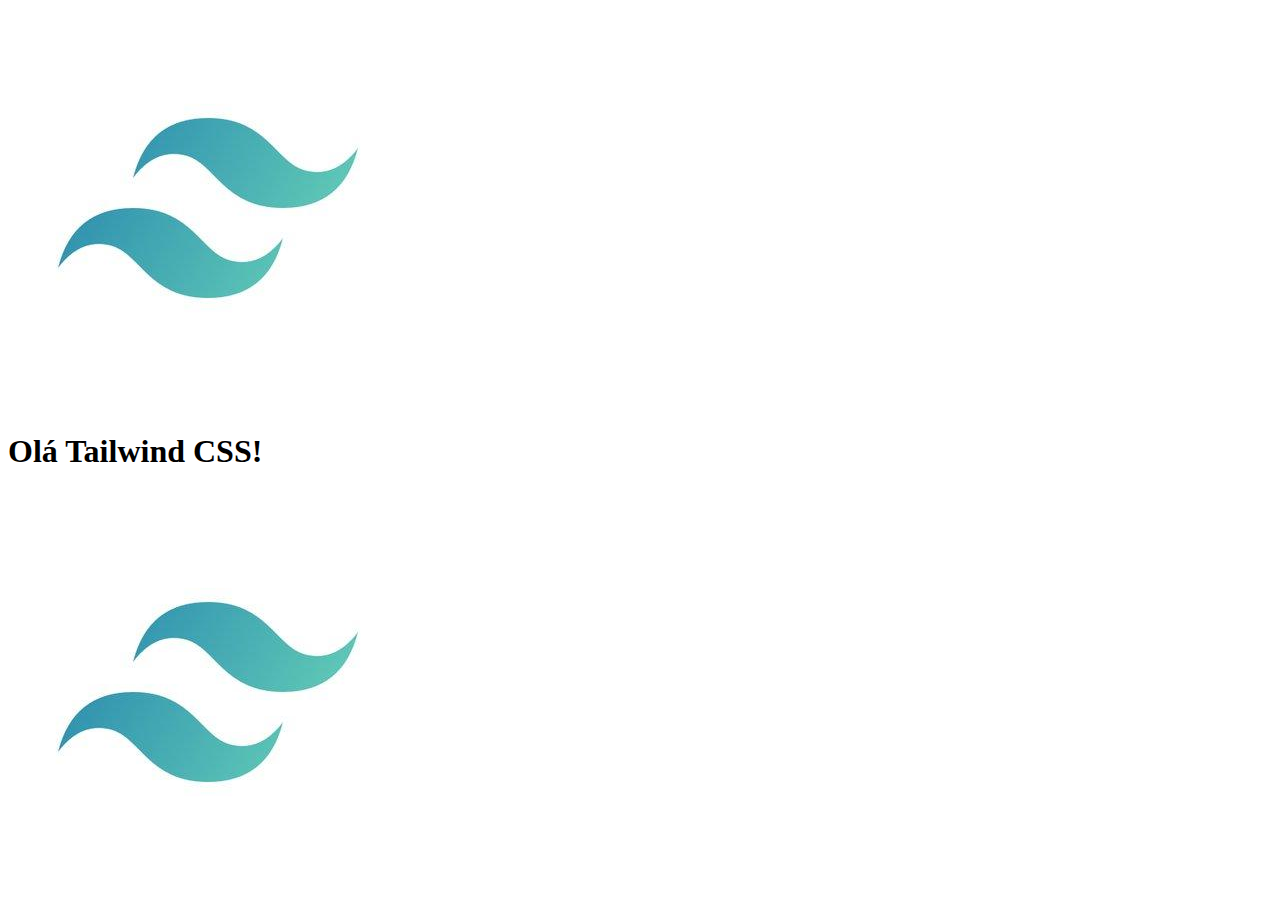
==== index.html @ ea37f8bd "Projeto inicial" ====
<!DOCTYPE html>
<html lang="pt-br">

<head>
    <meta charset="UTF-8">
    <meta http-equiv="X-UA-Compatible" content="IE=edge">
    <meta name="viewport" content="width=device-width, initial-scale=1.0">
    <title>Olá Tailwind!</title>
</head>

<body class="">

    <main class="">
        <img class="" src="./image/logo-tailwind.png" alt="Logo Tailwind CSS">
        <h1 class="">Olá Tailwind CSS!</h1>
        <img class="" src="./image/logo-tailwind.png" alt="Logo Tailwind CSS">
    </main>

</body>

</html>
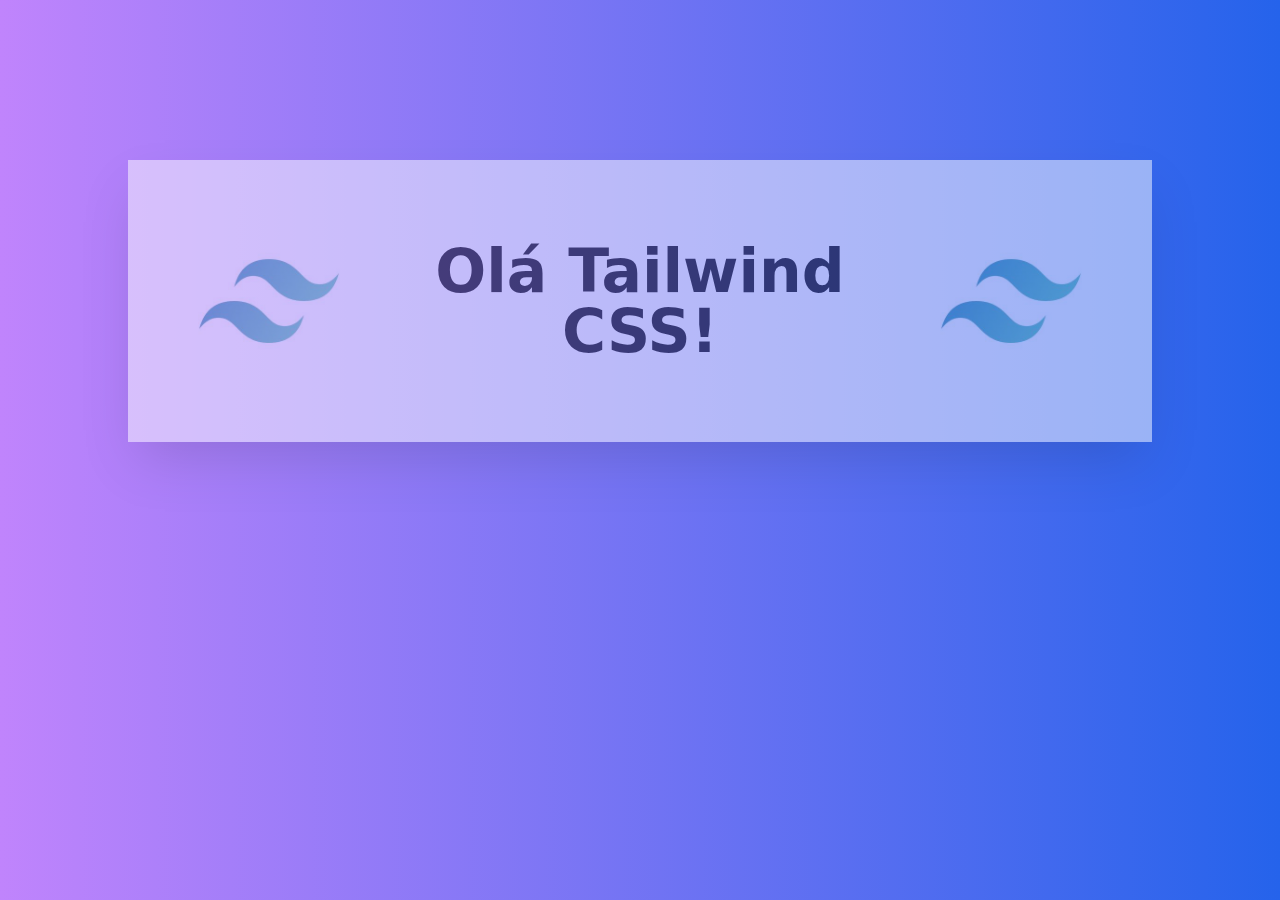
==== commit ab3892c9: "Instalando o tailwind sem o cdn" ====
--- a/index.html
+++ b/index.html
@@ -6,14 +6,15 @@
     <meta http-equiv="X-UA-Compatible" content="IE=edge">
     <meta name="viewport" content="width=device-width, initial-scale=1.0">
     <title>Olá Tailwind!</title>
+    <link rel="stylesheet" href="./src/output.css">
 </head>
 
-<body class="">
+<body class="bg-gradient-to-r from-purple-400 to-blue-600">
 
-    <main class="">
-        <img class="" src="./image/logo-tailwind.png" alt="Logo Tailwind CSS">
-        <h1 class="">Olá Tailwind CSS!</h1>
-        <img class="" src="./image/logo-tailwind.png" alt="Logo Tailwind CSS">
+    <main class="bg-white flex flex-col lg:flex-row justify-center items-center w-4/5 mx-auto my-40 p-12 shadow-2xl opacity-50">
+        <img class="w-2/5 lg:w-1/5" src="./image/logo-tailwind.png" alt="Logo Tailwind CSS">
+        <h1 class="text-4xl lg:text-6xl font-black text-center">Olá Tailwind CSS!</h1>
+        <img class="w-2/5 lg:w-1/5" src="./image/logo-tailwind.png" alt="Logo Tailwind CSS">
     </main>
 
 </body>
--- a/src/output.css
+++ b/src/output.css
@@ -0,0 +1,640 @@
+/*
+! tailwindcss v3.4.1 | MIT License | https://tailwindcss.com
+*/
+
+/*
+1. Prevent padding and border from affecting element width. (https://github.com/mozdevs/cssremedy/issues/4)
+2. Allow adding a border to an element by just adding a border-width. (https://github.com/tailwindcss/tailwindcss/pull/116)
+*/
+
+*,
+::before,
+::after {
+  box-sizing: border-box;
+  /* 1 */
+  border-width: 0;
+  /* 2 */
+  border-style: solid;
+  /* 2 */
+  border-color: #e5e7eb;
+  /* 2 */
+}
+
+::before,
+::after {
+  --tw-content: '';
+}
+
+/*
+1. Use a consistent sensible line-height in all browsers.
+2. Prevent adjustments of font size after orientation changes in iOS.
+3. Use a more readable tab size.
+4. Use the user's configured `sans` font-family by default.
+5. Use the user's configured `sans` font-feature-settings by default.
+6. Use the user's configured `sans` font-variation-settings by default.
+7. Disable tap highlights on iOS
+*/
+
+html,
+:host {
+  line-height: 1.5;
+  /* 1 */
+  -webkit-text-size-adjust: 100%;
+  /* 2 */
+  -moz-tab-size: 4;
+  /* 3 */
+  -o-tab-size: 4;
+     tab-size: 4;
+  /* 3 */
+  font-family: ui-sans-serif, system-ui, sans-serif, "Apple Color Emoji", "Segoe UI Emoji", "Segoe UI Symbol", "Noto Color Emoji";
+  /* 4 */
+  font-feature-settings: normal;
+  /* 5 */
+  font-variation-settings: normal;
+  /* 6 */
+  -webkit-tap-highlight-color: transparent;
+  /* 7 */
+}
+
+/*
+1. Remove the margin in all browsers.
+2. Inherit line-height from `html` so users can set them as a class directly on the `html` element.
+*/
+
+body {
+  margin: 0;
+  /* 1 */
+  line-height: inherit;
+  /* 2 */
+}
+
+/*
+1. Add the correct height in Firefox.
+2. Correct the inheritance of border color in Firefox. (https://bugzilla.mozilla.org/show_bug.cgi?id=190655)
+3. Ensure horizontal rules are visible by default.
+*/
+
+hr {
+  height: 0;
+  /* 1 */
+  color: inherit;
+  /* 2 */
+  border-top-width: 1px;
+  /* 3 */
+}
+
+/*
+Add the correct text decoration in Chrome, Edge, and Safari.
+*/
+
+abbr:where([title]) {
+  -webkit-text-decoration: underline dotted;
+          text-decoration: underline dotted;
+}
+
+/*
+Remove the default font size and weight for headings.
+*/
+
+h1,
+h2,
+h3,
+h4,
+h5,
+h6 {
+  font-size: inherit;
+  font-weight: inherit;
+}
+
+/*
+Reset links to optimize for opt-in styling instead of opt-out.
+*/
+
+a {
+  color: inherit;
+  text-decoration: inherit;
+}
+
+/*
+Add the correct font weight in Edge and Safari.
+*/
+
+b,
+strong {
+  font-weight: bolder;
+}
+
+/*
+1. Use the user's configured `mono` font-family by default.
+2. Use the user's configured `mono` font-feature-settings by default.
+3. Use the user's configured `mono` font-variation-settings by default.
+4. Correct the odd `em` font sizing in all browsers.
+*/
+
+code,
+kbd,
+samp,
+pre {
+  font-family: ui-monospace, SFMono-Regular, Menlo, Monaco, Consolas, "Liberation Mono", "Courier New", monospace;
+  /* 1 */
+  font-feature-settings: normal;
+  /* 2 */
+  font-variation-settings: normal;
+  /* 3 */
+  font-size: 1em;
+  /* 4 */
+}
+
+/*
+Add the correct font size in all browsers.
+*/
+
+small {
+  font-size: 80%;
+}
+
+/*
+Prevent `sub` and `sup` elements from affecting the line height in all browsers.
+*/
+
+sub,
+sup {
+  font-size: 75%;
+  line-height: 0;
+  position: relative;
+  vertical-align: baseline;
+}
+
+sub {
+  bottom: -0.25em;
+}
+
+sup {
+  top: -0.5em;
+}
+
+/*
+1. Remove text indentation from table contents in Chrome and Safari. (https://bugs.chromium.org/p/chromium/issues/detail?id=999088, https://bugs.webkit.org/show_bug.cgi?id=201297)
+2. Correct table border color inheritance in all Chrome and Safari. (https://bugs.chromium.org/p/chromium/issues/detail?id=935729, https://bugs.webkit.org/show_bug.cgi?id=195016)
+3. Remove gaps between table borders by default.
+*/
+
+table {
+  text-indent: 0;
+  /* 1 */
+  border-color: inherit;
+  /* 2 */
+  border-collapse: collapse;
+  /* 3 */
+}
+
+/*
+1. Change the font styles in all browsers.
+2. Remove the margin in Firefox and Safari.
+3. Remove default padding in all browsers.
+*/
+
+button,
+input,
+optgroup,
+select,
+textarea {
+  font-family: inherit;
+  /* 1 */
+  font-feature-settings: inherit;
+  /* 1 */
+  font-variation-settings: inherit;
+  /* 1 */
+  font-size: 100%;
+  /* 1 */
+  font-weight: inherit;
+  /* 1 */
+  line-height: inherit;
+  /* 1 */
+  color: inherit;
+  /* 1 */
+  margin: 0;
+  /* 2 */
+  padding: 0;
+  /* 3 */
+}
+
+/*
+Remove the inheritance of text transform in Edge and Firefox.
+*/
+
+button,
+select {
+  text-transform: none;
+}
+
+/*
+1. Correct the inability to style clickable types in iOS and Safari.
+2. Remove default button styles.
+*/
+
+button,
+[type='button'],
+[type='reset'],
+[type='submit'] {
+  -webkit-appearance: button;
+  /* 1 */
+  background-color: transparent;
+  /* 2 */
+  background-image: none;
+  /* 2 */
+}
+
+/*
+Use the modern Firefox focus style for all focusable elements.
+*/
+
+:-moz-focusring {
+  outline: auto;
+}
+
+/*
+Remove the additional `:invalid` styles in Firefox. (https://github.com/mozilla/gecko-dev/blob/2f9eacd9d3d995c937b4251a5557d95d494c9be1/layout/style/res/forms.css#L728-L737)
+*/
+
+:-moz-ui-invalid {
+  box-shadow: none;
+}
+
+/*
+Add the correct vertical alignment in Chrome and Firefox.
+*/
+
+progress {
+  vertical-align: baseline;
+}
+
+/*
+Correct the cursor style of increment and decrement buttons in Safari.
+*/
+
+::-webkit-inner-spin-button,
+::-webkit-outer-spin-button {
+  height: auto;
+}
+
+/*
+1. Correct the odd appearance in Chrome and Safari.
+2. Correct the outline style in Safari.
+*/
+
+[type='search'] {
+  -webkit-appearance: textfield;
+  /* 1 */
+  outline-offset: -2px;
+  /* 2 */
+}
+
+/*
+Remove the inner padding in Chrome and Safari on macOS.
+*/
+
+::-webkit-search-decoration {
+  -webkit-appearance: none;
+}
+
+/*
+1. Correct the inability to style clickable types in iOS and Safari.
+2. Change font properties to `inherit` in Safari.
+*/
+
+::-webkit-file-upload-button {
+  -webkit-appearance: button;
+  /* 1 */
+  font: inherit;
+  /* 2 */
+}
+
+/*
+Add the correct display in Chrome and Safari.
+*/
+
+summary {
+  display: list-item;
+}
+
+/*
+Removes the default spacing and border for appropriate elements.
+*/
+
+blockquote,
+dl,
+dd,
+h1,
+h2,
+h3,
+h4,
+h5,
+h6,
+hr,
+figure,
+p,
+pre {
+  margin: 0;
+}
+
+fieldset {
+  margin: 0;
+  padding: 0;
+}
+
+legend {
+  padding: 0;
+}
+
+ol,
+ul,
+menu {
+  list-style: none;
+  margin: 0;
+  padding: 0;
+}
+
+/*
+Reset default styling for dialogs.
+*/
+
+dialog {
+  padding: 0;
+}
+
+/*
+Prevent resizing textareas horizontally by default.
+*/
+
+textarea {
+  resize: vertical;
+}
+
+/*
+1. Reset the default placeholder opacity in Firefox. (https://github.com/tailwindlabs/tailwindcss/issues/3300)
+2. Set the default placeholder color to the user's configured gray 400 color.
+*/
+
+input::-moz-placeholder, textarea::-moz-placeholder {
+  opacity: 1;
+  /* 1 */
+  color: #9ca3af;
+  /* 2 */
+}
+
+input::placeholder,
+textarea::placeholder {
+  opacity: 1;
+  /* 1 */
+  color: #9ca3af;
+  /* 2 */
+}
+
+/*
+Set the default cursor for buttons.
+*/
+
+button,
+[role="button"] {
+  cursor: pointer;
+}
+
+/*
+Make sure disabled buttons don't get the pointer cursor.
+*/
+
+:disabled {
+  cursor: default;
+}
+
+/*
+1. Make replaced elements `display: block` by default. (https://github.com/mozdevs/cssremedy/issues/14)
+2. Add `vertical-align: middle` to align replaced elements more sensibly by default. (https://github.com/jensimmons/cssremedy/issues/14#issuecomment-634934210)
+   This can trigger a poorly considered lint error in some tools but is included by design.
+*/
+
+img,
+svg,
+video,
+canvas,
+audio,
+iframe,
+embed,
+object {
+  display: block;
+  /* 1 */
+  vertical-align: middle;
+  /* 2 */
+}
+
+/*
+Constrain images and videos to the parent width and preserve their intrinsic aspect ratio. (https://github.com/mozdevs/cssremedy/issues/14)
+*/
+
+img,
+video {
+  max-width: 100%;
+  height: auto;
+}
+
+/* Make elements with the HTML hidden attribute stay hidden by default */
+
+[hidden] {
+  display: none;
+}
+
+*, ::before, ::after {
+  --tw-border-spacing-x: 0;
+  --tw-border-spacing-y: 0;
+  --tw-translate-x: 0;
+  --tw-translate-y: 0;
+  --tw-rotate: 0;
+  --tw-skew-x: 0;
+  --tw-skew-y: 0;
+  --tw-scale-x: 1;
+  --tw-scale-y: 1;
+  --tw-pan-x:  ;
+  --tw-pan-y:  ;
+  --tw-pinch-zoom:  ;
+  --tw-scroll-snap-strictness: proximity;
+  --tw-gradient-from-position:  ;
+  --tw-gradient-via-position:  ;
+  --tw-gradient-to-position:  ;
+  --tw-ordinal:  ;
+  --tw-slashed-zero:  ;
+  --tw-numeric-figure:  ;
+  --tw-numeric-spacing:  ;
+  --tw-numeric-fraction:  ;
+  --tw-ring-inset:  ;
+  --tw-ring-offset-width: 0px;
+  --tw-ring-offset-color: #fff;
+  --tw-ring-color: rgb(59 130 246 / 0.5);
+  --tw-ring-offset-shadow: 0 0 #0000;
+  --tw-ring-shadow: 0 0 #0000;
+  --tw-shadow: 0 0 #0000;
+  --tw-shadow-colored: 0 0 #0000;
+  --tw-blur:  ;
+  --tw-brightness:  ;
+  --tw-contrast:  ;
+  --tw-grayscale:  ;
+  --tw-hue-rotate:  ;
+  --tw-invert:  ;
+  --tw-saturate:  ;
+  --tw-sepia:  ;
+  --tw-drop-shadow:  ;
+  --tw-backdrop-blur:  ;
+  --tw-backdrop-brightness:  ;
+  --tw-backdrop-contrast:  ;
+  --tw-backdrop-grayscale:  ;
+  --tw-backdrop-hue-rotate:  ;
+  --tw-backdrop-invert:  ;
+  --tw-backdrop-opacity:  ;
+  --tw-backdrop-saturate:  ;
+  --tw-backdrop-sepia:  ;
+}
+
+::backdrop {
+  --tw-border-spacing-x: 0;
+  --tw-border-spacing-y: 0;
+  --tw-translate-x: 0;
+  --tw-translate-y: 0;
+  --tw-rotate: 0;
+  --tw-skew-x: 0;
+  --tw-skew-y: 0;
+  --tw-scale-x: 1;
+  --tw-scale-y: 1;
+  --tw-pan-x:  ;
+  --tw-pan-y:  ;
+  --tw-pinch-zoom:  ;
+  --tw-scroll-snap-strictness: proximity;
+  --tw-gradient-from-position:  ;
+  --tw-gradient-via-position:  ;
+  --tw-gradient-to-position:  ;
+  --tw-ordinal:  ;
+  --tw-slashed-zero:  ;
+  --tw-numeric-figure:  ;
+  --tw-numeric-spacing:  ;
+  --tw-numeric-fraction:  ;
+  --tw-ring-inset:  ;
+  --tw-ring-offset-width: 0px;
+  --tw-ring-offset-color: #fff;
+  --tw-ring-color: rgb(59 130 246 / 0.5);
+  --tw-ring-offset-shadow: 0 0 #0000;
+  --tw-ring-shadow: 0 0 #0000;
+  --tw-shadow: 0 0 #0000;
+  --tw-shadow-colored: 0 0 #0000;
+  --tw-blur:  ;
+  --tw-brightness:  ;
+  --tw-contrast:  ;
+  --tw-grayscale:  ;
+  --tw-hue-rotate:  ;
+  --tw-invert:  ;
+  --tw-saturate:  ;
+  --tw-sepia:  ;
+  --tw-drop-shadow:  ;
+  --tw-backdrop-blur:  ;
+  --tw-backdrop-brightness:  ;
+  --tw-backdrop-contrast:  ;
+  --tw-backdrop-grayscale:  ;
+  --tw-backdrop-hue-rotate:  ;
+  --tw-backdrop-invert:  ;
+  --tw-backdrop-opacity:  ;
+  --tw-backdrop-saturate:  ;
+  --tw-backdrop-sepia:  ;
+}
+
+.mx-auto {
+  margin-left: auto;
+  margin-right: auto;
+}
+
+.my-40 {
+  margin-top: 10rem;
+  margin-bottom: 10rem;
+}
+
+.flex {
+  display: flex;
+}
+
+.w-2\/5 {
+  width: 40%;
+}
+
+.w-4\/5 {
+  width: 80%;
+}
+
+.flex-col {
+  flex-direction: column;
+}
+
+.items-center {
+  align-items: center;
+}
+
+.justify-center {
+  justify-content: center;
+}
+
+.bg-white {
+  --tw-bg-opacity: 1;
+  background-color: rgb(255 255 255 / var(--tw-bg-opacity));
+}
+
+.bg-gradient-to-r {
+  background-image: linear-gradient(to right, var(--tw-gradient-stops));
+}
+
+.from-purple-400 {
+  --tw-gradient-from: #c084fc var(--tw-gradient-from-position);
+  --tw-gradient-to: rgb(192 132 252 / 0) var(--tw-gradient-to-position);
+  --tw-gradient-stops: var(--tw-gradient-from), var(--tw-gradient-to);
+}
+
+.to-blue-600 {
+  --tw-gradient-to: #2563eb var(--tw-gradient-to-position);
+}
+
+.p-12 {
+  padding: 3rem;
+}
+
+.text-center {
+  text-align: center;
+}
+
+.text-4xl {
+  font-size: 2.25rem;
+  line-height: 2.5rem;
+}
+
+.font-black {
+  font-weight: 900;
+}
+
+.opacity-50 {
+  opacity: 0.5;
+}
+
+.shadow-2xl {
+  --tw-shadow: 0 25px 50px -12px rgb(0 0 0 / 0.25);
+  --tw-shadow-colored: 0 25px 50px -12px var(--tw-shadow-color);
+  box-shadow: var(--tw-ring-offset-shadow, 0 0 #0000), var(--tw-ring-shadow, 0 0 #0000), var(--tw-shadow);
+}
+
+@media (min-width: 1024px) {
+  .lg\:w-1\/5 {
+    width: 20%;
+  }
+
+  .lg\:flex-row {
+    flex-direction: row;
+  }
+
+  .lg\:text-6xl {
+    font-size: 3.75rem;
+    line-height: 1;
+  }
+}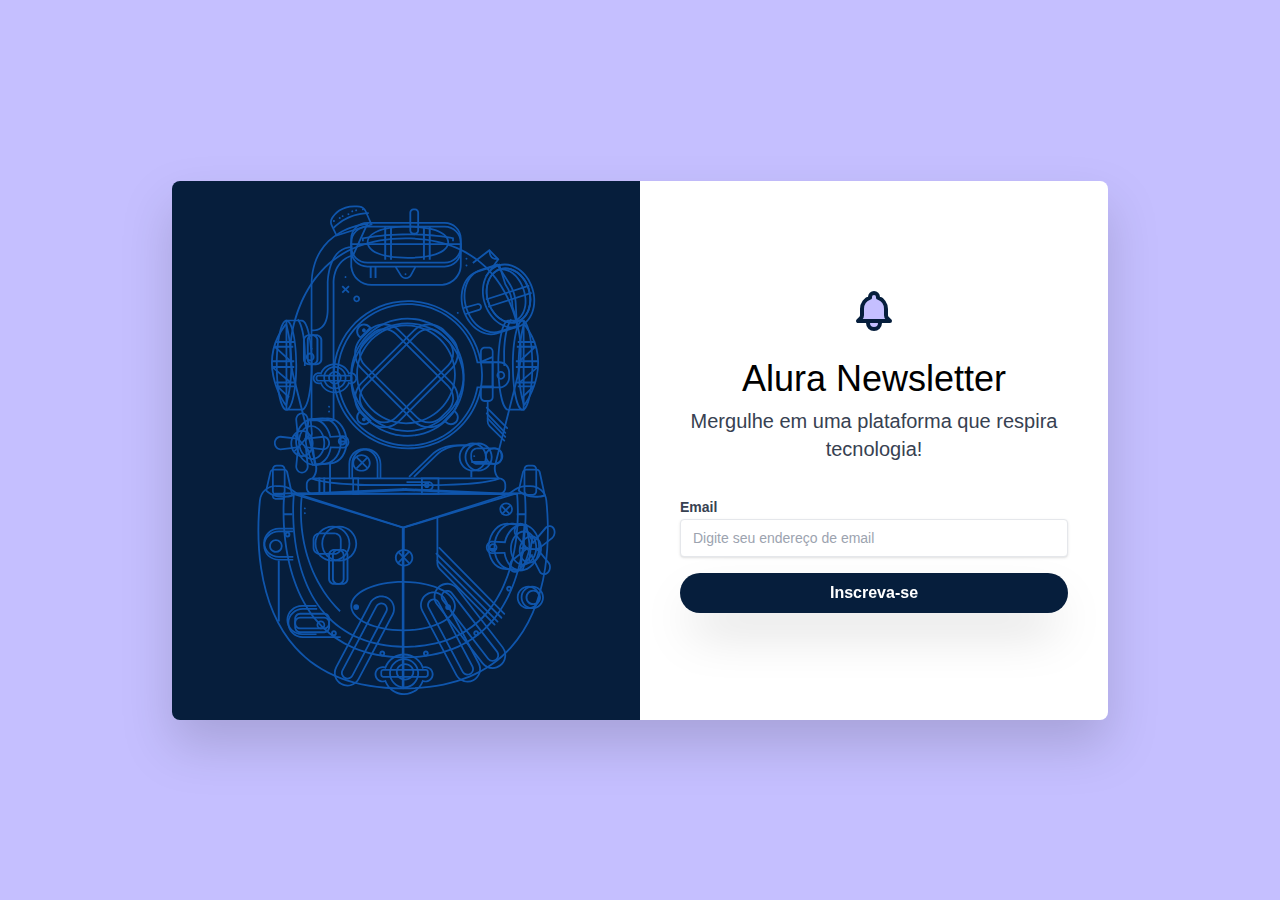
==== commit 0137ccc3: "renomeando a pagina index.html para o projeto principal" ====
--- a/index.html
+++ b/index.html
@@ -1,20 +1,49 @@
-<!DOCTYPE html>
+<!doctype html>
 <html lang="pt-br">
 
 <head>
-    <meta charset="UTF-8">
+    <meta charset="utf-8">
     <meta http-equiv="X-UA-Compatible" content="IE=edge">
-    <meta name="viewport" content="width=device-width, initial-scale=1.0">
-    <title>Olá Tailwind!</title>
+    <meta name="viewport" content="width=device-width, initial-scale=1">
+    <title>Alura Newsletter</title>
     <link rel="stylesheet" href="./src/output.css">
 </head>
 
-<body class="bg-gradient-to-r from-purple-400 to-blue-600">
+<body class="bg-azul-claro font-inter h-screen flex justify-center items-center">
 
-    <main class="bg-white flex flex-col lg:flex-row justify-center items-center w-4/5 mx-auto my-40 p-12 shadow-2xl opacity-50">
-        <img class="w-2/5 lg:w-1/5" src="./image/logo-tailwind.png" alt="Logo Tailwind CSS">
-        <h1 class="text-4xl lg:text-6xl font-black text-center">Olá Tailwind CSS!</h1>
-        <img class="w-2/5 lg:w-1/5" src="./image/logo-tailwind.png" alt="Logo Tailwind CSS">
+    <main class="flex px-3 drop-shadow-2xl lg:w-3/4">
+
+        <section class="bg-azul-escuro hidden lg:block w-1/2 rounded-l-lg">
+            <img class="p-6 m-auto" src="image/icone-mergulhador.svg" alt="icone de mergulhador">
+        </section>
+
+        <section class="bg-white p-10 gap-6 flex flex-col rounded-lg lg:w-1/2 justify-center lg:rounded-l-none">
+
+            <div class="self-center relative group">
+                <svg class="fill-azul-escuro absolute top-0 left-1 opacity-0 group-hover:opacity-100 group-hover:animate-ping"
+                    width="35" height="20" viewBox="0 0 44 20" fill="none" xmlns="http://www.w3.org/2000/svg">
+                    <path d="M41.1738 0.994633C40.8556 1.10918 40.6199 1.34129 40.4506 1.70905C40.3201 1.99542 40.2881 2.17026 40.3041 2.53199C40.3178 2.86056 40.3659 3.0776 40.4734 3.28861C40.5444 3.42728 41.7665 5.17565 41.9221 5.36254C41.9748 5.42584 42.0984 5.52834 42.1945 5.58561C42.3661 5.69413 42.373 5.69714 42.6545 5.69714C42.9291 5.69714 42.9474 5.69413 43.1237 5.59465C43.3663 5.45599 43.5722 5.19373 43.6912 4.86818C43.8034 4.56673 43.8285 4.34366 43.7874 4.00303C43.753 3.69255 43.7004 3.52374 43.5814 3.31574C43.4784 3.13789 42.4096 1.60958 42.2242 1.37445C41.9519 1.03081 41.5171 0.874056 41.1738 0.994633Z" />
+                    <path d="M37.4844 2.65246C37.2807 2.71275 37.1159 2.82428 36.9671 3.00515C36.8252 3.17697 36.7497 3.32468 36.6765 3.58995C36.6376 3.73464 36.6284 3.83412 36.6284 4.11446C36.6284 4.50935 36.665 4.69021 36.8069 4.97357C36.9168 5.19061 36.9923 5.272 37.3013 5.51617C37.9833 6.05274 38.4112 6.48983 38.9788 7.21631C39.6997 8.14475 40.265 9.19076 40.7365 10.4659C40.8738 10.8366 40.9127 10.915 41.0317 11.0597C41.1118 11.1592 41.2423 11.2737 41.343 11.337C41.5009 11.4365 41.5421 11.4516 41.7457 11.4636C42.1279 11.4878 42.3385 11.3913 42.5925 11.0778C42.9084 10.6889 43.0205 10.1493 42.9084 9.56756C42.8237 9.12745 42.4598 8.2171 42.025 7.35497C41.2194 5.75431 40.2078 4.41891 38.9811 3.33975C38.5966 3.00213 38.2831 2.76399 38.1297 2.69466C37.9535 2.61629 37.6697 2.59518 37.4844 2.65246Z" />
+                    <path d="M2.11178 10.095C1.947 10.1674 1.79824 10.2638 1.6861 10.3723C1.60371 10.4507 1.4046 10.7883 0.85991 11.7801C0.466269 12.4945 0.120689 13.1426 0.0909372 13.218C0.0588967 13.3024 0.0291448 13.4652 0.0131245 13.634C-0.018916 13.9686 0.00625871 14.1886 0.104669 14.4659C0.248851 14.8669 0.459403 15.111 0.786674 15.2557C0.946877 15.3251 0.992649 15.3341 1.19634 15.322C1.384 15.31 1.45266 15.2919 1.57396 15.2226C1.76391 15.114 1.94242 14.9392 2.03397 14.7764C2.67249 13.6309 3.43231 12.2202 3.45977 12.1298C3.48037 12.0634 3.50783 11.8826 3.52385 11.7288C3.54674 11.4877 3.54445 11.4214 3.51241 11.2405C3.37738 10.514 2.92424 10.0468 2.36353 10.0558C2.27656 10.0558 2.16213 10.0739 2.11178 10.095Z" />
+                    <path d="M6.00014 11.0928C5.69804 11.1802 5.49893 11.3671 5.00688 12.0303C3.94497 13.4651 3.16455 15.102 2.62215 17.0463C2.44822 17.6672 2.44822 17.9838 2.62215 18.442C2.72743 18.7223 2.92882 18.9906 3.13022 19.1202C3.63143 19.4427 4.27453 19.2106 4.58349 18.5987C4.67274 18.4209 4.69792 18.3425 4.85583 17.7758C4.97484 17.3537 5.25176 16.6182 5.48062 16.1208C5.8674 15.2768 6.22442 14.692 6.8309 13.9083C7.21997 13.4018 7.2932 13.2662 7.35271 12.9436C7.48316 12.2111 7.24743 11.5208 6.76453 11.2164C6.50134 11.0506 6.27248 11.0144 6.00014 11.0928Z" />
+                </svg>
+                <svg class="h-12 w-12 fill-azul-claro stroke-azul-escuro group-hover:animate-sino" viewBox="0 0 24 24"
+                    xmlns="http://www.w3.org/2000/svg">
+                    <path stroke-linecap="round" stroke-linejoin="round" stroke-width="2" d="M15 17h5l-1.405-1.405A2.032 2.032 0 0118 14.158V11a6.002 6.002 0 00-4-5.659V5a2 2 0 10-4 0v.341C7.67 6.165 6 8.388 6 11v3.159c0 .538-.214 1.055-.595 1.436L4 17h5m6 0v1a3 3 0 11-6 0v-1m6 0H9"></path>
+                </svg>
+            </div>
+
+            <div class="text-center">
+                <h1 class="text-4xl mb-2">Alura Newsletter</h1>
+                <p class="text-xl text-gray-700 mb-2">Mergulhe em uma plataforma que respira tecnologia!</p>
+            </div>
+
+            <form>
+                <label class="text-sm font-bold text-gray-700 mb-2" for="email">Email</label>
+                <input class="text-sm w-full mb-4 pl-3 rounded border py-2 shadow focus:outline-none hover:border-azul-claro hover:ring-1 hover:ring-azul-escuro focus:border-azul-escuro focus:ring-1 focus:ring-azul-escuro" id="email " type="email" placeholder="Digite seu endereço de email">                    
+                <button class="font-bold text-white bg-azul-escuro w-full py-2 rounded-full shadow-2xl hover:bg-azul-hover duration-150" type="button">Inscreva-se</button>
+            </form>
+        </section>
     </main>
 
 </body>
--- a/src/output.css
+++ b/src/output.css
@@ -544,6 +544,26 @@
   --tw-backdrop-sepia:  ;
 }
 
+.absolute {
+  position: absolute;
+}
+
+.relative {
+  position: relative;
+}
+
+.left-1 {
+  left: 0.25rem;
+}
+
+.top-0 {
+  top: 0px;
+}
+
+.m-auto {
+  margin: auto;
+}
+
 .mx-auto {
   margin-left: auto;
   margin-right: auto;
@@ -554,10 +574,38 @@
   margin-bottom: 10rem;
 }
 
+.mb-2 {
+  margin-bottom: 0.5rem;
+}
+
+.mb-4 {
+  margin-bottom: 1rem;
+}
+
 .flex {
   display: flex;
 }
 
+.hidden {
+  display: none;
+}
+
+.h-12 {
+  height: 3rem;
+}
+
+.h-screen {
+  height: 100vh;
+}
+
+.w-1\/2 {
+  width: 50%;
+}
+
+.w-12 {
+  width: 3rem;
+}
+
 .w-2\/5 {
   width: 40%;
 }
@@ -566,6 +614,10 @@
   width: 80%;
 }
 
+.w-full {
+  width: 100%;
+}
+
 .flex-col {
   flex-direction: column;
 }
@@ -576,6 +628,45 @@
 
 .justify-center {
   justify-content: center;
+}
+
+.gap-6 {
+  gap: 1.5rem;
+}
+
+.self-center {
+  align-self: center;
+}
+
+.rounded {
+  border-radius: 0.25rem;
+}
+
+.rounded-full {
+  border-radius: 9999px;
+}
+
+.rounded-lg {
+  border-radius: 0.5rem;
+}
+
+.rounded-l-lg {
+  border-top-left-radius: 0.5rem;
+  border-bottom-left-radius: 0.5rem;
+}
+
+.border {
+  border-width: 1px;
+}
+
+.bg-azul-claro {
+  --tw-bg-opacity: 1;
+  background-color: rgb(197 191 255 / var(--tw-bg-opacity));
+}
+
+.bg-azul-escuro {
+  --tw-bg-opacity: 1;
+  background-color: rgb(6 30 60 / var(--tw-bg-opacity));
 }
 
 .bg-white {
@@ -597,12 +688,50 @@
   --tw-gradient-to: #2563eb var(--tw-gradient-to-position);
 }
 
+.fill-azul-claro {
+  fill: #c5bfff;
+}
+
+.fill-azul-escuro {
+  fill: #061e3c;
+}
+
+.stroke-azul-escuro {
+  stroke: #061e3c;
+}
+
+.p-10 {
+  padding: 2.5rem;
+}
+
 .p-12 {
   padding: 3rem;
 }
 
+.p-6 {
+  padding: 1.5rem;
+}
+
+.px-3 {
+  padding-left: 0.75rem;
+  padding-right: 0.75rem;
+}
+
+.py-2 {
+  padding-top: 0.5rem;
+  padding-bottom: 0.5rem;
+}
+
+.pl-3 {
+  padding-left: 0.75rem;
+}
+
 .text-center {
   text-align: center;
+}
+
+.font-inter {
+  font-family: inter, sans-serif;
 }
 
 .text-4xl {
@@ -610,12 +739,46 @@
   line-height: 2.5rem;
 }
 
+.text-sm {
+  font-size: 0.875rem;
+  line-height: 1.25rem;
+}
+
+.text-xl {
+  font-size: 1.25rem;
+  line-height: 1.75rem;
+}
+
 .font-black {
   font-weight: 900;
 }
 
+.font-bold {
+  font-weight: 700;
+}
+
+.text-gray-700 {
+  --tw-text-opacity: 1;
+  color: rgb(55 65 81 / var(--tw-text-opacity));
+}
+
+.text-white {
+  --tw-text-opacity: 1;
+  color: rgb(255 255 255 / var(--tw-text-opacity));
+}
+
+.opacity-0 {
+  opacity: 0;
+}
+
 .opacity-50 {
   opacity: 0.5;
+}
+
+.shadow {
+  --tw-shadow: 0 1px 3px 0 rgb(0 0 0 / 0.1), 0 1px 2px -1px rgb(0 0 0 / 0.1);
+  --tw-shadow-colored: 0 1px 3px 0 var(--tw-shadow-color), 0 1px 2px -1px var(--tw-shadow-color);
+  box-shadow: var(--tw-ring-offset-shadow, 0 0 #0000), var(--tw-ring-shadow, 0 0 #0000), var(--tw-shadow);
 }
 
 .shadow-2xl {
@@ -624,13 +787,110 @@
   box-shadow: var(--tw-ring-offset-shadow, 0 0 #0000), var(--tw-ring-shadow, 0 0 #0000), var(--tw-shadow);
 }
 
+.drop-shadow-2xl {
+  --tw-drop-shadow: drop-shadow(0 25px 25px rgb(0 0 0 / 0.15));
+  filter: var(--tw-blur) var(--tw-brightness) var(--tw-contrast) var(--tw-grayscale) var(--tw-hue-rotate) var(--tw-invert) var(--tw-saturate) var(--tw-sepia) var(--tw-drop-shadow);
+}
+
+.duration-150 {
+  transition-duration: 150ms;
+}
+
+.hover\:border-azul-claro:hover {
+  --tw-border-opacity: 1;
+  border-color: rgb(197 191 255 / var(--tw-border-opacity));
+}
+
+.hover\:bg-azul-hover:hover {
+  --tw-bg-opacity: 1;
+  background-color: rgb(16 87 176 / var(--tw-bg-opacity));
+}
+
+.hover\:ring-1:hover {
+  --tw-ring-offset-shadow: var(--tw-ring-inset) 0 0 0 var(--tw-ring-offset-width) var(--tw-ring-offset-color);
+  --tw-ring-shadow: var(--tw-ring-inset) 0 0 0 calc(1px + var(--tw-ring-offset-width)) var(--tw-ring-color);
+  box-shadow: var(--tw-ring-offset-shadow), var(--tw-ring-shadow), var(--tw-shadow, 0 0 #0000);
+}
+
+.hover\:ring-azul-escuro:hover {
+  --tw-ring-opacity: 1;
+  --tw-ring-color: rgb(6 30 60 / var(--tw-ring-opacity));
+}
+
+.focus\:border-azul-escuro:focus {
+  --tw-border-opacity: 1;
+  border-color: rgb(6 30 60 / var(--tw-border-opacity));
+}
+
+.focus\:outline-none:focus {
+  outline: 2px solid transparent;
+  outline-offset: 2px;
+}
+
+.focus\:ring-1:focus {
+  --tw-ring-offset-shadow: var(--tw-ring-inset) 0 0 0 var(--tw-ring-offset-width) var(--tw-ring-offset-color);
+  --tw-ring-shadow: var(--tw-ring-inset) 0 0 0 calc(1px + var(--tw-ring-offset-width)) var(--tw-ring-color);
+  box-shadow: var(--tw-ring-offset-shadow), var(--tw-ring-shadow), var(--tw-shadow, 0 0 #0000);
+}
+
+.focus\:ring-azul-escuro:focus {
+  --tw-ring-opacity: 1;
+  --tw-ring-color: rgb(6 30 60 / var(--tw-ring-opacity));
+}
+
+@keyframes ping {
+  75%, 100% {
+    transform: scale(2);
+    opacity: 0;
+  }
+}
+
+.group:hover .group-hover\:animate-ping {
+  animation: ping 1s cubic-bezier(0, 0, 0.2, 1) infinite;
+}
+
+@keyframes sino_kf {
+  0%, 100% {
+    transform: rotate(-10deg);
+  }
+
+  50% {
+    transform: rotate(10deg);
+  }
+}
+
+.group:hover .group-hover\:animate-sino {
+  animation: sino_kf 0.31s ease-in-out infinite;
+}
+
+.group:hover .group-hover\:opacity-100 {
+  opacity: 1;
+}
+
 @media (min-width: 1024px) {
+  .lg\:block {
+    display: block;
+  }
+
+  .lg\:w-1\/2 {
+    width: 50%;
+  }
+
   .lg\:w-1\/5 {
     width: 20%;
   }
 
+  .lg\:w-3\/4 {
+    width: 75%;
+  }
+
   .lg\:flex-row {
     flex-direction: row;
+  }
+
+  .lg\:rounded-l-none {
+    border-top-left-radius: 0px;
+    border-bottom-left-radius: 0px;
   }
 
   .lg\:text-6xl {
